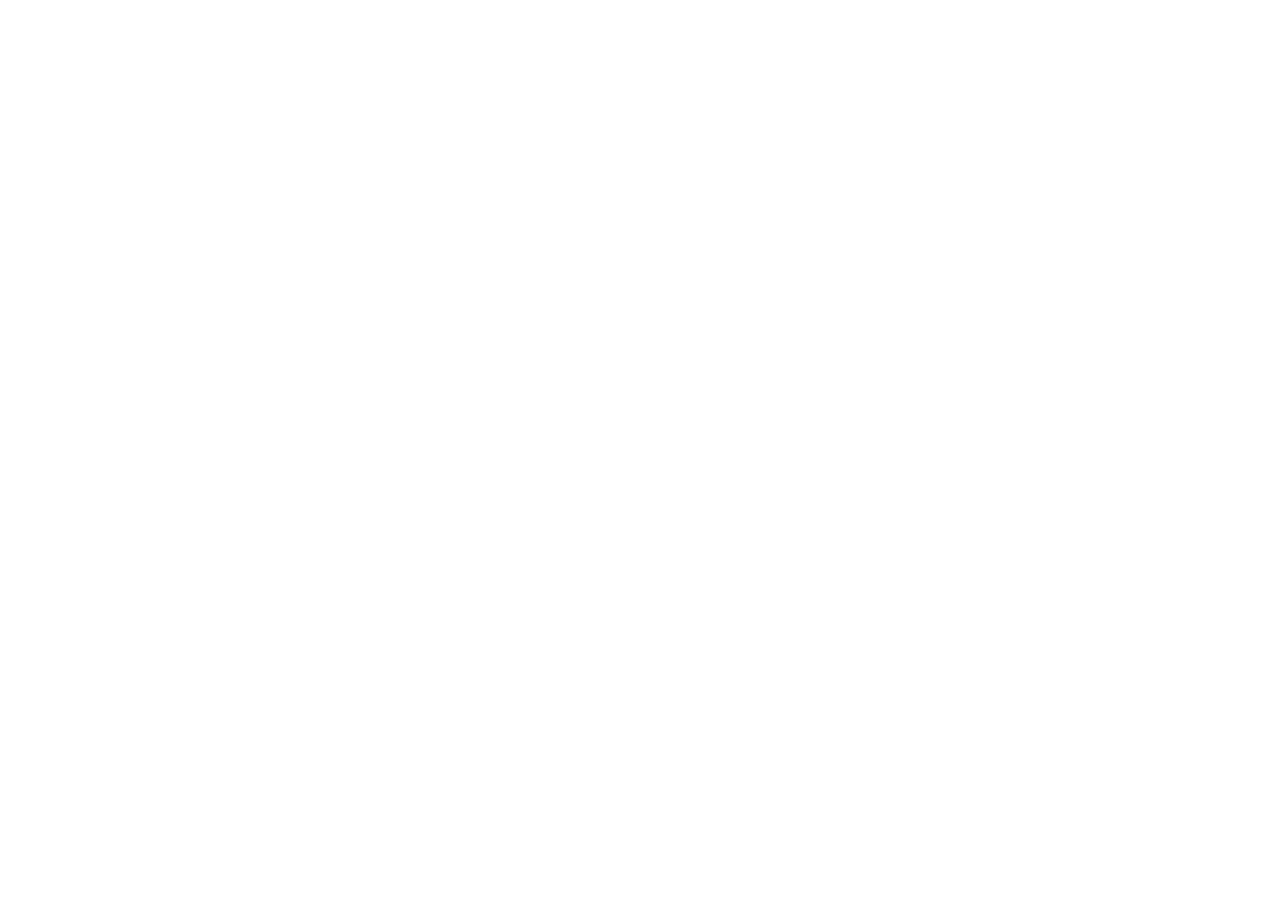
==== session-analysis.html @ 337239ce "Create session-analysis.html" ====
<!doctype html><html lang="zh-CN"><head><meta charset="utf-8"><meta name="viewport" content="width=device-width,initial-scale=1"><title>单次吸奶行为分析 - Momcozy 用户数据平台</title><link rel="stylesheet" href="styles.css"></head><body data-page="session"><div id="app"></div><script src="app.js"></script><script src="interactions.js"></script></body></html>
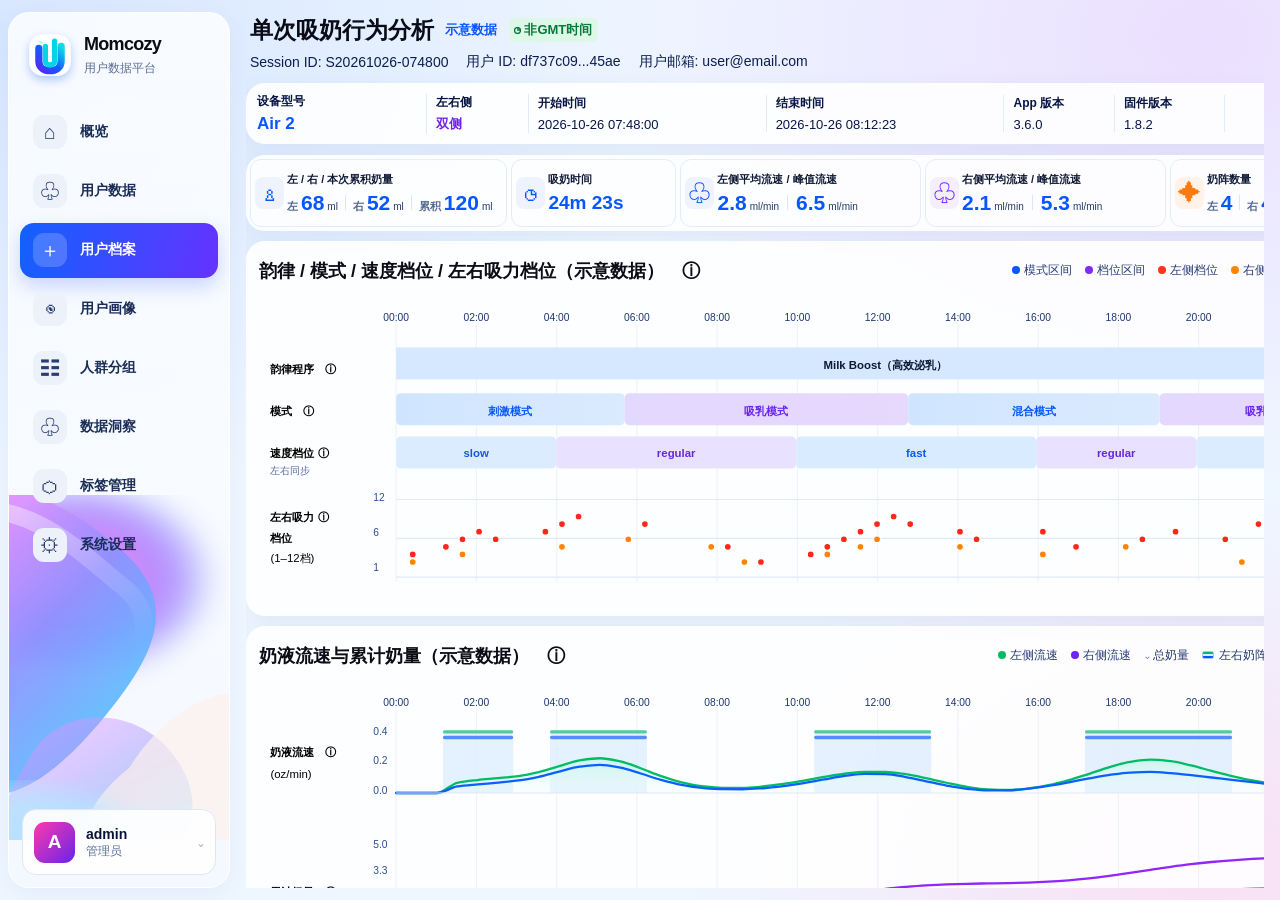
==== commit 926c18d3: "Refresh dashboard assets" ====
--- a/session-analysis.html
+++ b/session-analysis.html
@@ -1 +1 @@
-<!doctype html><html lang="zh-CN"><head><meta charset="utf-8"><meta name="viewport" content="width=device-width,initial-scale=1"><title>单次吸奶行为分析 - Momcozy 用户数据平台</title><link rel="stylesheet" href="styles.css"></head><body data-page="session"><div id="app"></div><script src="app.js"></script><script src="interactions.js"></script></body></html>
+<!doctype html><html lang="zh-CN"><head><meta charset="utf-8"><meta name="viewport" content="width=device-width,initial-scale=1"><title>单次吸奶行为分析 - Momcozy 用户数据平台</title><link rel="stylesheet" href="styles.css?v=20261124b"></head><body data-page="session"><div id="app"></div><script src="app.js?v=20261124b"></script><script src="interactions.js?v=20261124b"></script></body></html>
--- a/styles.css
+++ b/styles.css
@@ -0,0 +1,122 @@
+:root{--ink:#071545;--muted:#5b6f9d;--blue:#0756ff;--violet:#6625f8;--line:#e1eafb;--soft:#f3f7ff;--white:#fff;--green:#0dbc40;--shadow:0 7px 24px rgba(46,78,160,.07)}*{box-sizing:border-box}html{font-family:Inter,-apple-system,BlinkMacSystemFont,"PingFang SC","Microsoft YaHei",Arial,sans-serif}body{margin:0;color:var(--ink);min-width:1180px;background:radial-gradient(ellipse at 0 4%,#d7e6ff 0,transparent 38%),radial-gradient(ellipse at 94% 4%,#ebe0ff 0,transparent 36%),radial-gradient(ellipse at 94% 96%,#f9dff4 0,transparent 30%),#eef6ff;font-size:14px}button,input,select{font:inherit}button{cursor:pointer}a{color:inherit;text-decoration:none}.app-shell{display:grid;grid-template-columns:238px minmax(0,1fr);gap:12px;min-height:100vh;padding:12px 14px}.sidebar{position:relative;overflow:hidden;background:linear-gradient(180deg,rgba(255,255,255,.79),rgba(246,249,255,.77));border:1px solid rgba(255,255,255,.8);border-radius:21px;min-height:calc(100vh - 24px);display:flex;flex-direction:column;box-shadow:0 7px 25px rgba(80,92,184,.06)}.sidebar-art{position:absolute;bottom:47px;left:-22px;width:275px;height:345px;background:url(assets/sidebar-art.svg) center/cover no-repeat;pointer-events:none;opacity:.94}.brand{display:flex;align-items:center;gap:13px;padding:21px 20px 26px;position:relative;z-index:1}.brand-logo{width:42px;height:42px;border-radius:14px;box-shadow:0 4px 9px #aecaff;flex:0 0 auto}.brand strong{display:block;color:#0d0d11;font-size:18px;letter-spacing:-.7px;line-height:1.2}.brand small{display:block;color:#5b6e94;margin-top:4px;font-size:12px}.nav{position:relative;z-index:1;display:flex;flex-direction:column;gap:4px;padding:2px 11px}.nav a{height:55px;display:flex;align-items:center;gap:13px;padding:0 13px;border-radius:14px;font-weight:600;color:#1a2d56}.nav a.active{color:white;background:linear-gradient(103deg,#1261ff,#6532ff);box-shadow:0 9px 19px #274cff36}.nav-icon{width:34px;height:34px;display:grid;place-items:center;border-radius:11px;background:#edf2fa;color:#293d70;font-size:20px;font-weight:400}.active .nav-icon{background:#ffffff30;color:white}.profile{z-index:1;margin:auto 13px 12px;display:flex;align-items:center;gap:11px;background:rgba(255,255,255,.9);border:1px solid #dce7fa;border-radius:14px;padding:9px 11px;height:66px}.avatar-admin{width:41px;height:41px;border-radius:11px;background:linear-gradient(135deg,#ff39ad,#6724e9);color:white;font-weight:700;font-size:19px;display:grid;place-items:center}.profile strong{display:block;color:#0b1433;font-size:14px}.profile small{display:block;color:#58709b;margin-top:2px}.profile .caret{margin-left:auto;color:#6f8bb8}.workspace{min-width:0}.topbar{height:68px;display:flex;align-items:flex-start;justify-content:space-between;padding:6px 11px 0}.topbar h1{font-size:21px;line-height:1.25;margin:0;color:#080d17;font-weight:800}.topbar p{margin:5px 0 0;color:#536993;font-size:13px}.top-actions{display:flex;gap:24px;align-items:center}.icon-notice{position:relative;display:grid;place-items:center;width:47px;height:46px;border:0;border-radius:14px;color:#0756ff;background:linear-gradient(145deg,#fff,#ede9ff);box-shadow:0 8px 20px #7d73d933;font-size:23px}.icon-notice b{position:absolute;top:2px;right:5px;border-radius:50%;background:#ff1736;color:white;font-size:11px;min-width:17px;height:17px;display:grid;place-items:center}.top-select{height:43px;min-width:147px;background:#fff;border:0;border-radius:13px;box-shadow:var(--shadow);padding:0 15px;display:flex;align-items:center;gap:12px;color:#1b2d59;font-weight:600}.top-select .down{margin-left:auto;color:#0756ff}.calendar-ico{color:#0756ff;font-size:22px}.panel{background:rgba(255,255,255,.91);border-radius:19px;box-shadow:var(--shadow)}.primary-btn,.row-btn{border:0;background:linear-gradient(110deg,#3275ff,#651dff);color:#fff;border-radius:10px;font-weight:700;box-shadow:0 5px 13px #3d47e835}.primary-btn:hover,.row-btn:hover{filter:brightness(1.09)}.outline-btn{border:1px solid #e0e8f6;background:#fff;border-radius:9px;color:#152345;font-weight:700;height:38px;padding:0 15px}.outline-btn:hover{border-color:#2662ff;color:#0756ff}.tiny-select{height:34px;border:1px solid #dce7f7;border-radius:8px;background:#fff;padding:0 12px;color:#1a2852;min-width:90px}.tiny-select:focus,.filter-select:focus,.search-input:focus{outline:2px solid #85a9ff}.link-blue{color:#0756ff;font-weight:700;cursor:pointer}.filter-panel{padding:31px 19px 18px;margin-bottom:13px}.search-row{display:flex;gap:14px}.search-box{height:50px;display:flex;align-items:center;gap:11px;border:1px solid #dce6f6;border-radius:13px;background:#fff;flex:1;padding:0 13px}.search-lens{width:37px;height:37px;background:#eef2ff;border-radius:50%;display:grid;place-items:center;color:#1957ff;font-size:25px}.search-input{border:0;outline:0;flex:1;min-width:0;color:#1c2b50}.search-input::placeholder{color:#526888}.search-example{color:#5c6e8c;margin-right:10px;white-space:nowrap}.search-submit{width:180px;font-size:15px}.filter-row{display:grid;grid-template-columns:repeat(5,minmax(0,1fr)) 155px;gap:18px;margin-top:20px}.filter-select{height:40px;width:100%;border:1px solid #dce6f4;border-radius:10px;background:#fff;color:#576986;padding:0 15px;appearance:none;background-image:url("data:image/svg+xml,%3Csvg xmlns='http://www.w3.org/2000/svg' width='12' height='8'%3E%3Cpath d='m1 1 5 5 5-5' fill='none' stroke='%236a80a6' stroke-width='1.5'/%3E%3C/svg%3E");background-repeat:no-repeat;background-position:right 15px center}.more-filter{border:0;background:none;color:#0756ff;font-weight:700;white-space:nowrap}.extra-filters{display:none;margin-top:15px;gap:14px;align-items:center}.extra-filters.open{display:flex}.extra-filters label{color:#496087}.extra-filters input{height:36px;border:1px solid #dce6f4;border-radius:8px;padding:0 10px;width:130px}.users-panel{padding:16px 19px 10px;min-height:665px}.panel-heading{display:flex;align-items:center;gap:17px;margin-bottom:17px}.panel-heading h2{margin:0;color:#0b0d14;font-size:18px}.panel-heading span{color:#536c9c}.table-wrap{overflow-x:auto}.data-table{border-collapse:collapse;width:100%;table-layout:fixed}.data-table th{text-align:left;padding:8px 9px 12px;font-size:14px;font-weight:700;color:#11203d;white-space:nowrap;border-bottom:1px solid #dfebf9}.data-table td{padding:7px 9px;height:55px;border-bottom:1px solid #e4ecf7;color:#273348;white-space:nowrap;overflow:hidden;text-overflow:ellipsis}.data-table tbody tr:hover{background:#f8faff}.user-ident{display:flex;align-items:center;gap:10px;min-width:0}.user-avatar{width:37px;height:37px;flex:0 0 auto;border-radius:10px;color:#fff;font-size:17px;font-weight:700;display:grid;place-items:center}.user-ident .idline{overflow:hidden;text-overflow:ellipsis;font-size:13px}.user-ident small{display:block;font-size:11px;color:#506a9a;margin-top:2px;overflow:hidden;text-overflow:ellipsis}.platform-pill{display:inline-block;padding:5px 11px;border-radius:18px;font-weight:700;font-size:13px}.platform-pill.ios{background:#e6f1ff;color:#0756ff}.platform-pill.android{background:#d9fce3;color:#07892b}.brand-model small{display:block;color:#526a9a;font-size:12px;margin-top:4px}.event-count{font-weight:700;color:#111b33}.row-btn{height:38px;padding:0 21px;font-size:12px;min-width:105px}.empty{padding:30px;text-align:center;color:#6980a7}.pager{display:flex;justify-content:flex-end;align-items:center;gap:8px;padding-top:10px;color:#5b6d91}.pager button{border:1px solid #dbe6f7;background:#fff;border-radius:7px;padding:4px 9px;color:#315da6}.pager button:disabled{opacity:.4}.track-summary{display:grid;grid-template-columns:1.1fr .75fr .7fr 1fr .8fr 1.65fr 1fr;align-items:center;min-height:91px;padding:8px 20px;margin-bottom:16px}.summary-field{min-width:0;padding:0 20px;border-right:1px solid #e4eaf6}.summary-field:first-child{padding-left:7px}.summary-field:last-child{border:0;text-align:right;padding-right:0}.summary-field label{display:block;color:#182747;font-weight:700;margin-bottom:7px}.summary-field strong{display:block;overflow:hidden;text-overflow:ellipsis;white-space:nowrap}.summary-user{display:flex;align-items:center;gap:10px}.summary-user small{display:block;color:#6a7da1;margin-top:2px}.summary-date{border:1px solid #dce7fb;border-radius:8px;height:35px;width:100%;background:#fff;color:#132657;padding:0 8px;font-weight:600}.kpi-grid{display:grid;grid-template-columns:repeat(6,minmax(0,1fr));gap:15px;margin-bottom:14px}.kpi{height:114px;background:#fff;border-radius:13px;padding:17px 13px;display:flex;gap:13px;min-width:0}.kpi-icon{width:47px;height:47px;flex:0 0 auto;background:#edf3ff;border-radius:11px;color:#0756ff;display:grid;place-items:center;font-size:27px}.kpi:nth-child(3n) .kpi-icon{background:#f1eefe;color:#7924fa}.kpi:nth-child(6) .kpi-icon{background:#fff0ed;color:#fb3b34}.kpi label{display:block;font-weight:700;white-space:nowrap;font-size:12px;margin:1px 0 7px}.kpi strong{display:block;font-size:22px;color:#061242;white-space:nowrap}.kpi small{display:block;color:#7a8fb6;white-space:nowrap;margin-top:9px;font-size:12px}.rise{color:#f02920}.fall{color:#08af35}.chart-grid{display:grid;grid-template-columns:1.04fr .94fr 1.02fr;gap:15px;margin-bottom:14px}.chart-panel{height:249px;padding:12px 12px 8px;min-width:0}.chart-title{display:flex;justify-content:space-between;align-items:center;gap:8px}.chart-title h3{font-size:17px;color:#071032;margin:0;white-space:nowrap}.chart-title select,.chart-title button{height:32px;border:1px solid #dce8f9;background:#fff;border-radius:7px;color:#18346a;padding:0 8px}.chart-title .tabs{display:flex;background:#f3f6ff;border-radius:8px}.chart-title .tabs button{min-width:46px;border:0;background:none;color:#6b83a9}.chart-title .tabs button.selected{background:linear-gradient(110deg,#2870ff,#5d2bff);color:white;box-shadow:0 3px 8px #3c59eb4a}.mini-chart{height:192px;width:100%;display:block;margin-top:4px}.chart-tooltip{position:absolute;pointer-events:none;background:#fff;border-radius:9px;box-shadow:0 4px 16px #7992bd50;padding:8px 11px;color:#0b1740;font-size:12px;z-index:5;white-space:nowrap;display:none}.chart-tooltip.show{display:block}.session-list{padding:13px 14px 8px;min-height:319px}.section-bar{display:flex;align-items:center;justify-content:space-between;margin-bottom:12px}.section-bar h2{font-size:17px;margin:0}.session-filters{display:flex;align-items:center;gap:12px;font-weight:700}.session-filters select{height:32px;min-width:108px;border:1px solid #dce8f9;border-radius:7px;background:#fff;color:#7484a6;padding:0 9px}.session-table th{background:#eef4ff;border:0;padding:12px 8px;font-size:12px;color:#102350}.session-table th:first-child{border-radius:8px 0 0 8px}.session-table th:last-child{border-radius:0 8px 8px 0}.session-table td{height:36px;padding:4px 8px;font-size:12px;color:#0a1b50}.session-table .row-btn{height:27px;min-width:95px;padding:0 10px;font-size:11px}.status-pill{display:inline-block;padding:4px 9px;border-radius:6px;font-weight:700}.status-pill.good{background:#ddffe6;color:#05a934}.status-pill.warn{background:#fff1df;color:#e67500}.status-pill.bad{background:#ffebeb;color:#f52331}.session-top{display:flex;justify-content:space-between;align-items:flex-start;padding:3px 4px 0;height:71px}.session-top h1{font-size:23px;margin:0;color:#090c17}.session-top h1 em{font-size:13px;color:#0756ff;font-style:normal;background:#e9f0ff;padding:3px 5px;border-radius:4px;vertical-align:4px}.session-top p{font-size:14px;color:#0b1e4f;margin:7px 0 0}.session-user{display:flex;align-items:center;gap:10px}.session-user label{display:block;font-size:12px;margin-bottom:5px}.session-user strong{display:block;color:#0a0d17}.session-user small{display:block;color:#667da5}.session-meta{display:grid;grid-template-columns:1.05fr .7fr 1.7fr 1.7fr .8fr .8fr 1.4fr 3fr;align-items:center;min-height:66px;padding:7px 11px;margin-bottom:12px}.meta-cell{border-right:1px solid #e4ebf8;padding:0 18px;min-width:0}.meta-cell:first-child{padding-left:0}.meta-cell label{display:block;font-weight:700;font-size:12px;margin-bottom:4px}.meta-cell strong{white-space:nowrap;font-size:13px}.meta-cell .blue-text{color:#0756ff;font-size:17px}.meta-actions{display:flex;gap:10px;justify-content:flex-end;padding-left:12px}.meta-actions .primary-btn{height:40px;padding:0 20px;white-space:nowrap}.meta-actions .outline-btn{white-space:nowrap;height:40px}.metric-strip{display:grid;grid-template-columns:1fr 1fr 1.28fr 1.55fr 1.55fr .85fr .85fr .75fr;gap:8px;padding:7px;margin-bottom:10px}.metric{border:1px solid #e4ecfa;border-radius:11px;min-height:68px;padding:9px 8px;display:flex;align-items:center;gap:8px;white-space:nowrap;overflow:hidden}.metric-icon{height:38px;width:38px;flex:0 0 auto;border-radius:8px;background:#eef3ff;color:#0756ff;display:grid;place-items:center;font-size:23px}.metric:nth-child(4) .metric-icon{color:#6f25ff;background:#f4eeff}.metric:nth-child(5) .metric-icon{color:#ff7a0c;background:#fff2e8}.metric label{display:block;font-weight:700;font-size:11px;color:#111b37;margin-bottom:5px}.metric strong{font-size:22px;color:#0756ff}.metric small{font-size:12px;color:#162751}.metric .metric-sub{font-size:11px;color:#0756ff}.analysis-layout{display:grid;grid-template-columns:minmax(0,1fr) 268px;gap:12px}.analysis-main{min-width:0}.detail-chart{padding:12px 13px 8px;margin-bottom:10px;height:300px;overflow:hidden}.detail-chart.lower{height:420px}.detail-header{display:flex;align-items:center;gap:15px;min-height:35px}.detail-header h2{font-size:18px;color:#0b0c16;white-space:nowrap;margin:0}.detail-legend{display:flex;align-items:center;gap:13px;margin-left:auto;color:#283d75;font-size:12px;white-space:nowrap}.legend-dot{width:8px;height:8px;display:inline-block;border-radius:50%;margin-right:4px}.detail-tools{display:flex;gap:7px}.detail-tools button,.detail-tools select{border:1px solid #e1eaf7;background:#fff;border-radius:7px;height:33px;color:#233860;padding:0 9px}.detail-svg{width:100%;height:252px;display:block}.lower .detail-svg{height:365px}.event-pane{padding:10px 11px;min-height:730px;overflow:hidden}.event-pane h2{font-size:17px;margin:0 0 11px;color:#080a13;display:flex;justify-content:space-between}.event-pane h2 button{border:0;background:none;color:#1c3265;font-size:19px}.event-type{display:inline-block;background:#fff1e3;border-radius:6px;padding:5px 9px;font-weight:700;color:#2b261f;margin-bottom:7px}.event-type:before{content:'●';color:#ff7c00;margin-right:7px}.event-info{display:grid;grid-template-columns:79px minmax(0,1fr);gap:6px 7px;font-size:12px;padding:3px 6px 12px;border-bottom:1px solid #e5edfa}.event-info dt{font-weight:700;color:#304772}.event-info dd{margin:0;overflow:hidden;text-overflow:ellipsis;white-space:nowrap}.event-side{margin-top:10px;border:1px solid #dce8f7;border-radius:8px;overflow:hidden}.event-side h3{margin:0;padding:7px 11px;font-size:13px;color:#0756ff;background:#dff5ff}.event-side.right h3{color:#f07500;background:#fff0e1}.event-side div{display:flex;justify-content:space-between;padding:6px 10px;border-top:1px solid #e9eef7;font-size:12px}.event-side div span{font-weight:700}.event-side mark{color:#00a632;background:#ddffe6;border-radius:4px;padding:1px 5px}.full-log{width:100%;height:38px;background:white;border:1px solid #0756ff;color:#0756ff;font-weight:700;border-radius:8px;margin-top:10px}.toast{position:fixed;bottom:24px;right:25px;color:white;background:#14255b;padding:11px 18px;border-radius:9px;box-shadow:0 8px 20px #17235345;z-index:20}.modal-backdrop{position:fixed;inset:0;background:#111e4d70;display:flex;align-items:center;justify-content:center;z-index:30}.modal{width:min(700px,90vw);max-height:80vh;overflow:auto;border-radius:17px;background:white;box-shadow:0 20px 60px #15204850;padding:24px}.modal h2{margin:0 0 16px}.modal pre{white-space:pre-wrap;font-size:12px;color:#263c6e;background:#f2f6ff;padding:14px;border-radius:10px}.modal-close{float:right;border:0;background:#edf2ff;border-radius:6px;width:28px;height:28px}.hidden{display:none!important}@media(max-width:1390px){.app-shell{grid-template-columns:215px minmax(0,1fr)}.filter-row{gap:9px;grid-template-columns:repeat(5,minmax(0,1fr)) 130px}.kpi-grid{gap:8px}.kpi{padding:12px 8px;gap:8px}.kpi-icon{width:38px;height:38px}.kpi strong{font-size:19px}.chart-grid{gap:8px}.chart-title h3{font-size:14px}.session-meta{grid-template-columns:1fr .6fr 1.4fr 1.4fr .65fr .65fr 1fr 2.7fr}.meta-cell{padding:0 9px}.metric-strip{gap:4px}.metric{gap:3px;padding:7px 4px}.metric-icon{width:29px;height:32px}.metric strong{font-size:18px}}@media(max-width:1200px){body{min-width:1000px}.app-shell{grid-template-columns:190px minmax(0,1fr);padding:8px}.sidebar{min-height:calc(100vh - 16px)}.nav a{gap:7px;padding:0 8px}.brand{padding-left:12px}.track-summary{overflow-x:auto}.summary-field{padding:0 8px}.analysis-layout{grid-template-columns:minmax(0,1fr) 245px}.detail-legend{gap:5px;font-size:10px}.event-pane{padding:8px}.data-table{min-width:1200px}.session-table{min-width:1250px}.metric-strip{overflow-x:auto;grid-template-columns:repeat(8,minmax(125px,1fr))}}
+body[data-page="users"] .panel-heading{margin-bottom:12px}body[data-page="users"] .users-table td{height:56.5px}body[data-page="users"] .pager{display:none}body[data-page="track"] .track-summary{margin-top:15px}body[data-page="session"] .session-meta{min-height:60px}body[data-page="session"] .metric-strip{padding:5px}body[data-page="session"] .metric{min-height:65px}
+body[data-page="track"] .session-list .section-bar{margin-bottom:5px}
+body[data-page="session"] .event-info{margin:0}
+body[data-page="session"] .event-side h3{padding:6px 11px}body[data-page="session"] .event-side div{padding:4px 10px}
+body[data-page="track"] .app-shell{grid-template-columns:224px minmax(0,1fr);gap:22px}body[data-page="track"] .topbar{padding-left:1px}body[data-page="track"] .top-select{min-width:163px}body[data-page="track"] .top-actions{gap:30px}body[data-page="session"] .app-shell{grid-template-columns:222px minmax(0,1fr);gap:16px;padding:12px 16px 12px 8px}
+body[data-page="users"] .app-shell{grid-template-columns:237px minmax(0,1fr);gap:14px;padding-right:20px}body[data-page="track"] .app-shell{padding-right:29px}body[data-page="session"] .session-meta{height:61px;min-height:61px;margin-bottom:11px;padding:4px 11px}body[data-page="session"] .metric-strip{height:76px;padding:4px}body[data-page="session"] .metric{height:68px;min-height:0}
+/* Interactive time range control */
+.topbar{position:relative;z-index:10}.date-control{position:relative;display:flex;align-items:center;height:43px;min-width:147px;max-width:390px;padding:0 8px 0 6px;border-radius:13px;background:#fff;box-shadow:var(--shadow);color:#1b2d59}.date-icon-button{width:36px;height:36px;flex:0 0 36px;display:grid;place-items:center;border:0;border-radius:9px;background:#edf3ff;color:#0756ff}.date-icon-button:hover,.date-icon-button[aria-expanded="true"]{background:#dae8ff}.date-icon-button svg{width:23px;height:23px}.date-current{display:flex;align-items:center;gap:13px;min-width:0;flex:1;height:100%;border:0;background:transparent;color:#1b2d59;font-weight:700;padding:0 5px 0 10px;text-align:left}.date-status{overflow:hidden;text-overflow:ellipsis;white-space:nowrap}.date-chevron{margin-left:auto;color:#0756ff;font-size:18px;line-height:1}.date-control.is-custom{min-width:350px}.date-popover{position:absolute;right:0;top:calc(100% + 9px);width:320px;padding:11px;background:#fff;border:1px solid #dce7fb;border-radius:14px;box-shadow:0 16px 42px #31488738;z-index:60}.date-menu-title{font-weight:800;color:#172a55;padding:7px 10px 10px;border-bottom:1px solid #e9effa;margin-bottom:5px}.date-option{width:100%;display:flex;justify-content:space-between;align-items:center;text-align:left;border:0;background:#fff;border-radius:8px;padding:11px 10px;color:#23375d}.date-option:hover,.date-option.selected{background:#edf3ff;color:#0756ff}.option-check{opacity:0;font-weight:800}.date-option.selected .option-check{opacity:1}.date-custom{border-top:1px solid #e9effa;margin-top:7px;padding:11px 8px 4px}.date-custom label{display:block;color:#50658d;font-weight:700;font-size:12px;margin-bottom:10px}.date-custom input{display:block;width:100%;height:38px;margin-top:5px;border:1px solid #d7e3f7;border-radius:8px;background:#fff;color:#14264f;padding:0 9px;font-size:13px}.date-custom input:focus{outline:2px solid #9bb8ff;border-color:#3771ff}.date-error{margin:4px 0 9px;color:#df3140;font-size:12px}.date-custom-actions{display:flex;justify-content:flex-end;gap:8px}.date-custom-actions button{height:34px;min-width:63px}.notice-list{display:grid;gap:10px;margin-bottom:15px}.notice-list>div{background:#f4f7ff;border:1px solid #e1eafb;padding:12px;border-radius:10px}.notice-list strong{color:#0c1d48}.notice-list p{margin:5px 0 8px;color:#52678e}.notice-list a{color:#0756ff;font-weight:700}.chart-note{position:absolute;bottom:6px;left:50%;transform:translateX(-50%);padding:3px 7px;border-radius:5px;background:#eef3ff;color:#516b9d;font-size:10px;white-space:nowrap}.chart-panel{position:relative}.event-selected{outline:2px solid #5e80ff;outline-offset:-2px;transition:outline-color .8s}
+.icon-notice svg{width:23px;height:23px}
+/* Keep navigation fixed while the workspace scrolls independently. */
+html,body{height:100%;overflow:hidden}.app-shell{height:100vh;min-height:0;overflow:hidden}.sidebar{height:100%;min-height:0}.workspace{height:100%;min-height:0;overflow-y:auto;overflow-x:hidden;overscroll-behavior:contain}
+/* Preserve the detailed chart's desktop geometry on narrow windows. */
+body[data-page="session"] .workspace{overflow-x:auto}body[data-page="session"] .workspace>*{min-width:1449px}
+/* The three chart tooltips share the hovered Session index. */
+.static-tip{display:none}.sync-crosshair{position:absolute;width:0;border-left:1px dashed #5f7fbc;pointer-events:none;z-index:2}.sync-chart-tip{position:absolute;z-index:4;pointer-events:none;background:#fff;border:1px solid #edf1f8;border-radius:8px;padding:8px 10px;box-shadow:0 5px 16px #758bb144;color:#0e1a40;font-size:11px;white-space:nowrap}.sync-chart-tip strong{display:block;margin-bottom:6px;color:#08143a}.sync-tip-row{display:flex;align-items:center;gap:5px;line-height:17px}.sync-tip-row i{display:block;width:7px;height:7px;flex:0 0 7px;border-radius:2px}.sync-tip-row span{flex:1}.sync-tip-row b{font-weight:700;margin-left:7px}
+.chart-panel svg.mini-chart{cursor:pointer}.sync-chart-tip small{display:block;margin-top:6px;padding-top:5px;border-top:1px solid #ecf0f7;color:#0756ff;font-size:10px;font-weight:700}
+.milk-legend{position:absolute;top:56px;right:13px;display:flex;align-items:center;gap:10px;z-index:2;white-space:nowrap;color:#536b9d;font-size:10px;font-weight:600;pointer-events:none}.milk-legend span{display:inline-flex;align-items:center;gap:4px;transition:opacity .15s}.milk-legend span.muted{opacity:.32}.milk-legend i{width:7px;height:7px;border-radius:50%;display:inline-block}.milk-legend [data-series="left"] i{background:#0756ff}.milk-legend [data-series="right"] i{background:#6c23ff}.milk-legend [data-series="total"] i{background:#f52ed5}
+.sync-chart-tip small{white-space:normal;overflow-wrap:anywhere;line-height:1.3}
+/* Single-user time range nested under the global time range. */
+body[data-page="track"] .track-summary{position:relative;z-index:11;overflow:visible}.track-date-control{position:relative;min-width:0}.track-date-button{width:100%;height:35px;display:flex;align-items:center;gap:8px;min-width:0;padding:0 9px;border:1px solid #dce7fb;border-radius:8px;background:#fff;color:#142958;font-weight:700;text-align:left}.track-date-button:hover,.track-date-button[aria-expanded="true"]{border-color:#4d7bff}.track-date-calendar{color:#0756ff;font-size:17px;line-height:1}.track-date-status{flex:1;min-width:0;overflow:hidden;text-overflow:ellipsis;white-space:nowrap;font-size:12px}.track-date-arrow{color:#5277b4;font-size:15px}.track-date-popover{position:absolute;right:0;top:calc(100% + 8px);width:320px;padding:10px;background:#fff;border:1px solid #dce7fb;border-radius:13px;box-shadow:0 16px 38px #31488738;z-index:70}.track-parent-note{margin:4px 10px 7px;color:#7183a3;font-size:11px;line-height:1.4}.track-custom{border-top:1px solid #e9effa;margin-top:7px;padding:11px 8px 4px}.track-custom label{display:block;color:#50658d;font-weight:700;font-size:12px;margin-bottom:10px}.track-custom input{display:block;width:100%;height:38px;margin-top:5px;border:1px solid #d7e3f7;border-radius:8px;background:#fff;color:#14264f;padding:0 9px;font-size:13px}.track-custom input:focus{outline:2px solid #9bb8ff;border-color:#3771ff}
+/* The single-user dashboard stays in place while its Session rows scroll. */
+body[data-page="track"] .workspace{display:flex;flex-direction:column;overflow:hidden}
+body[data-page="track"] .workspace>.topbar,body[data-page="track"] .workspace>.track-summary,body[data-page="track"] .workspace>.kpi-grid,body[data-page="track"] .workspace>.chart-grid{flex:0 0 auto}
+body[data-page="track"] .session-list{display:flex;flex-direction:column;flex:1 1 auto;min-height:0;overflow:hidden}
+body[data-page="track"] .session-list .section-bar{flex:0 0 auto}
+body[data-page="track"] .session-scroll{flex:1 1 auto;min-height:0;overflow:auto;overscroll-behavior:contain;scrollbar-gutter:stable}
+body[data-page="track"] .session-table thead{position:sticky;top:0;z-index:2}
+body[data-page="track"] .session-table th{background:#eef4ff}
+.session-pager{flex:0 0 auto;display:flex;justify-content:space-between;align-items:center;gap:12px;border-top:1px solid #e7eef9;padding:7px 5px 1px;color:#61749a;font-size:12px}
+@media(max-height:720px){body[data-page="track"] .workspace{overflow-y:auto}body[data-page="track"] .session-list{flex:0 0 auto;height:250px}}
+/* Keep the global date menu above the user summary and KPI cards. */
+body[data-page="track"] .topbar{position:relative;z-index:30}
+/* Preserve both analysis charts' SVG proportions so labels and strokes stay natural. */
+body[data-page="session"] .detail-chart,body[data-page="session"] .detail-chart.lower{height:auto;min-height:0}
+body[data-page="session"] .detail-chart .detail-svg{display:block;width:100%;height:auto;aspect-ratio:1000 / 280}
+body[data-page="session"] .detail-chart.lower .detail-svg{aspect-ratio:1000 / 320}
+body[data-page="session"] .event-pane{align-self:start;min-height:0}
+body[data-page="session"] .detail-header{position:relative;z-index:3}
+/* Detail inspectors appear only while a chart is hovered. */
+body[data-page="session"] .static-detail-hover{display:none}
+body[data-page="session"] .detail-hover-layer{pointer-events:none}
+body[data-page="session"] .detail-hover-guide{stroke:#526b96;stroke-width:.7;stroke-dasharray:4 5;opacity:.38}
+/* Session summary: show the three milk volumes together and give both flow values equal emphasis. */
+body[data-page="session"] .metric-strip{grid-template-columns:max-content minmax(165px,1.1fr) repeat(2,minmax(235px,1.62fr)) minmax(125px,.86fr) repeat(3,minmax(125px,.86fr));overflow-x:auto}
+body[data-page="session"] .metric-volume{padding-right:14px}
+
+/* User list pagination lives beside the list summary. */
+body[data-page="users"] .users-heading{justify-content:space-between;gap:16px}
+body[data-page="users"] .users-heading-copy{display:flex;align-items:center;gap:17px;min-width:0;flex:1}
+body[data-page="users"] .users-heading-copy h2{flex:none}
+body[data-page="users"] #user-count{min-width:0;line-height:1.4;overflow-wrap:anywhere}
+body[data-page="users"] .users-heading-actions{display:flex;align-items:center;gap:8px;flex:none;margin-left:auto}
+body[data-page="users"] .users-heading-actions .outline-btn{height:32px;padding:0 11px;font-weight:500;color:#425778}
+body[data-page="users"] .users-heading-actions .outline-btn:disabled{opacity:.45;cursor:default}
+body[data-page="users"] .users-heading-actions .refresh-users{color:#0756ff;border-color:#bdd1ff}
+body[data-page="session"] .metric-content{min-width:0;display:block}
+body[data-page="session"] .metric-values{display:flex;align-items:baseline;gap:7px;white-space:nowrap}
+body[data-page="session"] .metric-values>span{display:inline-flex;align-items:baseline;gap:3px;color:#526991;font-size:11px;font-weight:600}
+body[data-page="session"] .metric-values i{width:1px;height:15px;align-self:center;background:#dce6f7}
+body[data-page="session"] .metric-values strong{color:#0756ff;font-size:21px;line-height:1.05;font-weight:800}
+body[data-page="session"] .metric-values small{font-size:10px;color:#233962;font-weight:500}
+body[data-page="session"] .metric-flow .metric-values{gap:8px}
+body[data-page="session"] .metric-flow .metric-values strong{font-size:21px}
+
+body[data-page="session"] .metric-strip .metric:nth-child(2) strong{font-size:19px}
+
+body[data-page="session"] .session-identity{display:flex;align-items:center;gap:18px;white-space:nowrap}
+body[data-page="session"] .session-identity b{font-weight:500}
+
+/* Keep session identifiers and technical values lighter than the page heading. */
+body[data-page="session"] .session-identity,
+body[data-page="session"] .session-identity b{font-weight:400}
+body[data-page="session"] .session-meta .meta-cell:nth-child(3) strong,
+body[data-page="session"] .session-meta .meta-cell:nth-child(4) strong,
+body[data-page="session"] .session-meta .meta-cell:nth-child(5) strong,
+body[data-page="session"] .session-meta .meta-cell:nth-child(6) strong{font-weight:500}
+
+body[data-page="session"] .legend-range{display:inline-block;width:12px;height:8px;margin-right:5px;background:linear-gradient(to bottom,#00bd65 0 38%,#ddecff 38% 62%,#0756ff 62%);border:1px solid #a8c9f7;border-radius:2px}
+body[data-page="session"] .event-type.is-anomaly{background:#fff0f0;color:#c62535}
+body[data-page="session"] .event-type.is-anomaly:before{color:#ed3e4e}
+body[data-page="session"] .event-side mark.leak-severe{background:#ffe5e7;color:#da2539}
+body[data-page="track"] .session-filters{gap:8px;flex-wrap:wrap;justify-content:flex-end}
+body[data-page="track"] .session-filters select{min-width:96px}
+
+.more-filter{display:inline-flex;align-items:center;justify-content:center;gap:7px}
+.more-filter-chevron{display:block;flex:0 0 16px;width:16px;height:16px;transition:transform .18s ease}
+.more-filter[aria-expanded="true"] .more-filter-chevron{transform:rotate(180deg)}
+.sync-point{position:absolute;z-index:3;width:7px;height:7px;border:1px solid #fff;border-radius:50%;box-shadow:0 0 0 1px #ffffff80;transform:translate(-50%,-50%);pointer-events:none}
+.sort-button{display:inline-flex;align-items:center;gap:5px;padding:0;border:0;background:transparent;color:inherit;font-size:inherit;font-weight:inherit;white-space:nowrap}
+.sort-button:hover,.sort-button[data-order="asc"],.sort-button[data-order="desc"]{color:#0756ff}
+.sort-button:focus-visible{outline:2px solid #4d83ff;outline-offset:3px;border-radius:3px}
+.sort-icon{display:block;flex:0 0 12px}
+.sort-icon path{fill:none;stroke:#8da0c3;stroke-width:1.5;stroke-linecap:round;stroke-linejoin:round}
+.sort-button[data-order="asc"] .sort-up,.sort-button[data-order="desc"] .sort-down{stroke:#0756ff;stroke-width:2}
+body[data-page="track"] .session-export{height:34px;padding:0 13px;white-space:nowrap;font-size:12px}
+body[data-page="track"] .session-select-cell{padding-left:8px;padding-right:4px;text-align:center}
+body[data-page="track"] .session-select-cell input{width:15px;height:15px;accent-color:#245eff;cursor:pointer;vertical-align:middle}
+body[data-page="track"] .session-table tbody tr.is-selected{background:#eef4ff}
+body[data-page="users"] .event-count-filter{display:flex;align-items:center;gap:8px;color:#496087;white-space:nowrap}
+body[data-page="users"] .event-count-filter select{height:36px;width:58px;border:1px solid #dce6f4;border-radius:8px;background:#fff;color:#233860;padding:0 8px}
+body[data-page="users"] .event-count-filter input{width:112px}
+body[data-page="users"] .event-count-filter select:focus-visible,body[data-page="users"] .event-count-filter input:focus-visible{outline:2px solid #85a9ff;outline-offset:1px}
+body[data-page="session"] .session-meta{grid-template-columns:1.05fr .7fr 1.7fr 1.7fr .8fr .8fr 3.2fr}
+@media(max-width:1390px){body[data-page="session"] .session-meta{grid-template-columns:1fr .6fr 1.4fr 1.4fr .65fr .65fr 2.7fr}}
+.filter-panel{position:relative;z-index:5;overflow:visible}
+.filter-dropdown{position:relative;min-width:0}
+.filter-native-select{position:absolute!important;width:1px!important;height:1px!important;opacity:0;pointer-events:none}
+.filter-dropdown-button{display:flex;align-items:center;width:100%;height:40px;padding:0 15px;border:1px solid #dce6f4;border-radius:10px;background:#fff;color:#576986;font:inherit;text-align:left;white-space:nowrap;cursor:pointer}
+.filter-dropdown-button:after{content:"";width:8px;height:8px;margin-left:auto;border-right:1.5px solid #6a80a6;border-bottom:1.5px solid #6a80a6;transform:rotate(45deg) translateY(-2px)}
+.filter-dropdown-button:hover,.filter-dropdown.open .filter-dropdown-button{border-color:#6797ff}
+.filter-dropdown-button:focus-visible,.filter-dropdown-option:focus-visible{outline:2px solid #2870ff;outline-offset:2px}
+.filter-dropdown-menu{display:none;position:absolute;top:calc(100% + 6px);left:0;right:0;min-width:max-content;padding:5px;background:#fff;border:1px solid #dce6f4;border-radius:10px;box-shadow:0 12px 28px #263f7c29;z-index:30}
+.filter-dropdown.open .filter-dropdown-menu{display:block}
+.filter-dropdown-option{display:block;width:100%;padding:9px 11px;border:0;border-radius:7px;background:#fff;color:#22385f;font:inherit;text-align:left;white-space:nowrap;cursor:pointer}
+.filter-dropdown-option:hover,.filter-dropdown-option.selected{background:#edf3ff;color:#0756ff}
+
+body[data-page="track"] .kpi-grid{grid-template-columns:repeat(5,minmax(0,1fr))}
+
+body[data-page="session"] .metric-strip{grid-template-columns:max-content minmax(165px,1fr) repeat(2,minmax(235px,1.5fr)) repeat(2,minmax(190px,1.2fr)) minmax(125px,.8fr)}
+
+.session-top .session-time-badge{display:inline-block;padding:3px 5px;border-radius:4px;vertical-align:4px;font-size:13px;color:#08783c;background:#def8e8;white-space:nowrap}
